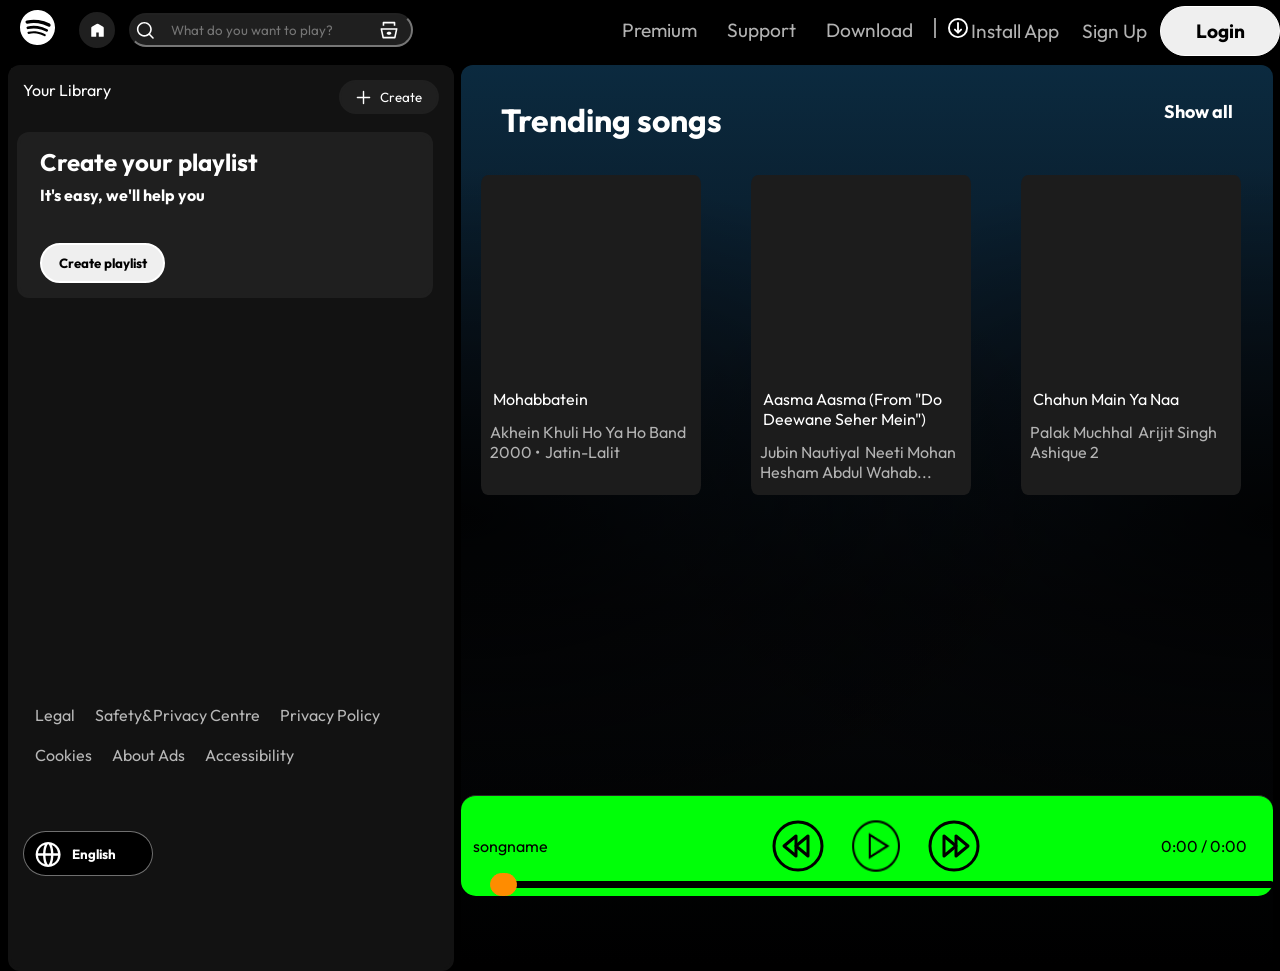
==== index.html @ 0c5067ae "Add files via upload" ====
<!DOCTYPE html>
<html lang="en">

<head>
    <meta charset="UTF-8">
    <meta name="viewport" content="width=device-width, initial-scale=1.0">
    <title>Spotify Desktop UI</title>

    <!-- Google Font -->
    <link rel="preconnect" href="https://fonts.googleapis.com">
    <link rel="preconnect" href="https://fonts.gstatic.com" crossorigin>
    <link href="https://fonts.googleapis.com/css2?family=Outfit:wght@100..900&display=swap" rel="stylesheet">

    <!-- Your CSS -->
    <link rel="stylesheet" href="css.css">
    <link rel="stylesheet" href="utility.css">
    <link rel="shortcut icon" href= "favicon-spotify.ico" type="image/x-icon">
</head>

<body>

    <div class="nav">
        <div class="container">

            <!-- LEFT SIDE -->
            <div style="display:flex; align-items:center;">
                <div class="logo">
                    <img src="spotify.svg" alt="Spotify">
                </div>

                <div class="home">
                    <button>
                        <img class="homesvg" src="home.svg" alt="">
                    </button>
                </div>

                <div class="searchbox">
                    <img class="search" src="search.svg" alt="">

                    <img class="search_ke_baju_wala_img" src="search ke baju wala img.svg" alt="">
                    <input type="text" placeholder="What do you want to play?">
                </div>
                <div class="hamburger" >
                    <img id="hamburger" src="hamburger.svg" alt="">
                </div>
            </div>

            <!-- RIGHT SIDE -->
            <div style="display:flex; align-items:center; gap: 12px;">
                <div class="nav_right">
                    <span>Premium</span>
                    <span>Support</span>
                    <span>Download</span>
                </div>

                <div class="download">
                    <span class="standingsymb">
                        <img src="divider.svg" alt="">
                    </span>
                    <img src="download.svg" alt="">

                    <span class="InstallApp">Install App</span>
                    <span class="Sign_up">Sign Up</span>
                    <button class="Login">Login</button>
                </div>


            </div>

        </div>
    </div>

    <div class="main_panel">
        <!-- LEFT PANEL -->
         
        <div id="conatiner2" class="conatiner2">
            <div class="cancel_hamburger">
                    <img id="cancel_hamburger_img" src="cancel_hamburger.svg" alt="">
                </div>
            <div class="box">
                <p>Your Library</p>
                <button class="btnplus">
                    <img class="plus" src="plus.svg" alt=""> Create
                </button>
                

            </div>

            <div class="con3">
                <div class="conatiner3">
                    <p class="con3big">Create your playlist</p>
                    <p class="con3small">It's easy, we'll help you</p>
                    <button class="con3button">Create playlist</button>

                </div>

                <div class="conatiner4">
                    <p class="con3big">Let's find some podcasts to follow</p>
                    <p class="con3small">We'll keep you updated on new episodes</p>
                    <button class="con3button">Create playlist</button>

                </div>
            </div>
            <div class="con3foot">
                <span>Legal</span>
                <span>Safety&Privacy Centre</span>
                <span>Privacy Policy</span>
                <span>Cookies</span>
                <span>About Ads</span>
                <span>Accessibility</span>
                <br>

            </div>
            <div class="browserbtn">
                <img src="browser.svg" alt="">
                <button>

                    English
                </button>
            </div>
        </div>
        <!-- Right panel -->
        <div class="conatiner5">
            <div class="spotify-bg">
                <div class="con5uppertext">
                    <span class="c5utbigtxt">Trending songs</span>
                    <span class="c5utsmalltxt">Show all</span>
                </div>
                <div class="cards_conatiner">
                   
                    
                    
                    
                    <div class="card1">

                        <div class="c1img">
                           <img aria-hidden="false" draggable="false" loading="lazy" src="https://i.scdn.co/image/ab67616d00001e0205a0d368c0fbf69c9a76bc81" data-testid="card-image" alt="" class="obD7rdENNc2n3fC0 whMS0fh9Ar4I_GaP qIwhHcbG780QDz68">
                            <div class="playbtn">
                                <img class="plysongbtn" onclick="playsong()" src="spotifyplaybtn.svg" alt="">
                            </div>

                        </div>
                        <div class="lowertxt1">
                            <span>Mohabbatein</span>
                        </div>
                        <div class="lowertolowertxt1">
                            <span>
                                <a href="">Akhein Khuli Ho Ya Ho Band</a>

                                <a href="">2000 • </a>

                                <a href="">Jatin-Lalit</a>

                            </span>
                        </div>
                    </div>
                    <div class="card1">

                        <div class="c1img">
                            <img xmlns="http://www.w3.org/1999/xhtml" aria-hidden="false" draggable="false"
                                loading="lazy" src="https://i.scdn.co/image/ab67616d00001e021ce92f92a007bf5a180f88e1"
                                data-testid="card-image" alt="" />
                            <div class="playbtn">
                                <img class="plysongbtn" onclick="playsong()" src="spotifyplaybtn.svg" alt="">
                            </div>

                        </div>
                        <div class="lowertxt1">
                            <span>Aasma Aasma (From "Do Deewane Seher Mein")</span>
                        </div>
                        <div class="lowertolowertxt1">
                            <span>
                                <a href="">Jubin Nautiyal</a>

                                <a href="">Neeti Mohan</a>

                                <a href="">Hesham Abdul Wahab...</a>

                            </span>
                        </div>
                    </div>
                    <div class="card1">

                        <div class="c1img">
                            <img aria-hidden="false" draggable="false" loading="lazy" src="https://i.scdn.co/image/ab67616d00001e026404721c1943d5069f0805f3" data-testid="card-image" alt="" class="obD7rdENNc2n3fC0 whMS0fh9Ar4I_GaP qIwhHcbG780QDz68">
                            <div class="playbtn">
                                <img class="plysongbtn" onclick="playsong()" src="spotifyplaybtn.svg" alt="">
                            </div>

                        </div>
                        <div class="lowertxt1">
                            <span>Chahun Main Ya Naa</span>
                        </div>
                        <div class="lowertolowertxt1">
                            <span>
                                <a href="">Palak Muchhal</a>

                                <a href="">Arijit Singh</a>

                                <a href="">Ashique 2</a>

                            </span>
                        </div>
                    </div>
                    <div class="card1">

                        <div class="c1img">
                            <img xmlns="http://www.w3.org/1999/xhtml" aria-hidden="false" draggable="false"
                                loading="lazy" src="https://i.scdn.co/image/ab67616d00001e022f10008df8b756ce27e72813"
                                data-testid="card-image" alt="" />
                            <div class="playbtn">
                                <img class="plysongbtn" onclick="playsong()" src="spotifyplaybtn.svg" alt="">

                            </div>

                        </div>
                        <div class="lowertxt1">
                            <span>Oo Jane Jana Dhundhe Tuje Deewana</span>
                        </div>
                        <div class="lowertolowertxt1">
                            <span>
                                <a href="">Kamaal Khan</a>

                                <a href="">Jatin–Lalit</a>

                                <a href="">Sameer</a>

                            </span>
                        </div>
                    </div>
                    
                </div>
                <div class="playbar">
                    <div class="playbarbox">
                        <div id="songname" class="songname">
                            songname
                        </div>
                        <div class="allbtns_of_prev_play_next">


                            <img onclick="previous_button()" class="prev_btn btnanimation" src="playbar_previous.svg"
                                alt="">
                            <img id="play_btn" class="play_btn btnanimation" onclick="pause_play_Song()" src="playbar_play.png.png"
                                alt="">
                            <img onclick="next_button()" class="next_btn btnanimation" src="playbar_next.svg" alt="">
                        </div>
                        <div  class="songtimer">
                            <span id="currentTime">0:00</span> /
                            <span id="duration">0:00</span>
                        </div>
                        <div id = "seekbar" class="seekbar">
                            <div id="circle" class="circle"></div>
                        </div>
                    </div>
                </div>

            </div>

        </div>
    </div>

    <script src="java.js"></script>
</body>

</html>
---- css.css ----
* {
  margin: 0;
  padding: 0;
  font-family: "Outfit", sans-serif;
}
body {
  background-color: #000000;
}

@media (max-width: 1760px) {
  body {
    background-color: rgb(0, 0, 0);
  }

  .nav_right {
    display: none;
  }
}

@media (max-width: 660px) {
  .searchbox input {
    position: relative;
    margin-top: 0px;
    width: 100px;
    height: 10px;

    padding: 5px 40px;
    border-radius: 50px;
  }
}

.nav_right {
  color: rgba(255, 255, 255, 0.698);
  display: flex;

  gap: 30px;

  font-size: larger;
  align-items: center;
}

.nav {
  background-color: black;
  max-width: 100%;
  min-height: 20px;
  border-radius: 6px;
  top: 0;
  position: sticky;
  z-index: 100;
}

.container {
  margin: auto;
  display: flex;
  justify-content: space-between;
}

.container .logo img {
  filter: invert(1);

  height: 35px;
  padding: 10px;
  margin-left: 10px;
}

.home {
  position: relative;
}

.home button {
  border: 2px solid black;
  height: 40px;
  width: 40px;
  background-color: #1f1f1f;
  border-radius: 50px;
  margin: 9px 12px;
  position: relative;
}

.home button:hover {
  background-color: grey;
  transition: 0.5s ease;
  cursor: pointer;
}

.homesvg {
  padding: 11px;
  height: 15px;
}

.searchbox input {
  position: relative;
  margin-top: 0px;
  width: 200px;
  height: 20px;
  background-color: #1f1f1f;

  padding: 5px 40px;
  border-radius: 50px;
  transition: 2s ease-in-out;
}

.searchbox .search {
  position: absolute;
  height: 19px;
  width: 19px;
  filter: invert(1);
  z-index: 1;
  margin-top: 8px;
  margin-left: 7px;
}

.searchbox .search_ke_baju_wala_img {
  position: absolute;
  height: 19px;
  width: 20px;
  filter: invert(1);
  z-index: 1;
  margin-top: 8px;
  margin-left: 250px;
  cursor: pointer;
}

.searchbox input:hover {
  background-color: rgb(53, 58, 58);
  transition: 0.5s ease;
}

.nav_right span:hover {
  transition: 0.2s ease-in-out;
  color: white;
  cursor: pointer;
  transform: scale(1.05);
}

.download img {
  filter: invert(1);
  height: 20px;
  width: 20px;

  margin-left: auto;
}

.InstallApp {
  color: rgba(255, 255, 255, 0.698);

  font-size: larger;
}

.InstallApp:hover {
  transition: 0.5s ease;
  color: white;
  cursor: pointer;
  transform: scale(1.05);
}

.standingsymb {
  background-color: white;
  filter: invert(1);
  height: 122px;
}

.Sign_up {
  color: rgba(255, 255, 255, 0.698);
  margin-top: 6px;

  margin-left: 20px;
  font-size: larger;
  text-align: center;
}

.Sign_up:hover {
  transition: 0.5s ease;
  color: white;
  cursor: pointer;
  transform: scale(1.05);
}

.Login {
  color: rgb(0, 0, 0);
  margin-top: 3px;
  border: 1px solid white;

  margin-left: 10px;

  font-size: larger;
  font-weight: bold;
  border-radius: 300px;
  width: 120px;
  height: 50px;
}

.Login:hover {
  transform: scale(1.05);

  transition: 0.5s ease;
  background-color: rgb(216, 216, 216);
}

.conatiner2 {
  border: 3px solid #121212;
  width: 450px;
  margin-left: 8px;
  margin-top: 6px;
  background-color: #121212;
  border-radius: 12px;
  display: flex;
  /* 🔥 REQUIRED */
  flex-direction: column;
  /* 🔥 REQUIRED */
  min-height: 100vh;
  /* 🔥 REQUIRED */

  transition: 1.5s ease-in-out;
}

.box {
  background-color: #121212;
  color: rgb(255, 255, 255);
  display: flex;
  justify-content: space-between;
}

.btnplus {
  height: 14px;
  padding: 15px;
  width: 100px;
  align-items: center;
  justify-content: center;
  background-color: #1f1f1f;
  display: flex;
  gap: 9px;
  color: rgb(255, 255, 255);
  border: 2px solid #1f1f1f;
  border-radius: 17px;
  margin: 12px 12px;
}
.btnplus:hover {
  transform: scale(1.06);
  background-color: #1f1f1f;
  transition: 1.5s ease;
}
.con3foot span:hover {
  color: white;
  transition: 0.5s ease;
}

.box p {
  margin: 12px 12px;
}

.plus {
  height: 15px;
  width: 15px;
  background-color: #1f1f1f;
}

@media (max-width: 1110px) {
  body {
    background-color: rgb(0, 0, 0);
  }

  .nav_right {
    display: none;
  }
}

@media (max-width: 780px) {
  body {
    background-color: rgb(0, 0, 0);
  }

  .nav_right {
    display: none;
  }
}

@media (max-width: 780px) {
  body {
    background-color: rgb(0, 0, 0);
  }

  .nav_right {
    display: none;
  }

  .InstallApp {
    display: none;
  }

  .download img {
    display: none;
  }
}

.con3 {
  height: 200px;
  width: 440px;
  display: flex;
  flex-direction: column;
  gap: 100px;
  overflow: hidden;
  overflow-y: scroll;
  scroll-behavior: smooth;
}

.con3::-webkit-scrollbar {
  background-color: #121212;
}

.con3::-webkit-scrollbar-thumb {
  background-color: #ffffff5d;
}

.con3::-webkit-scrollbar-thumb:hover {
  background-color: #ffffff82;
}

.conatiner3:hover {
}

.conatiner3 {
  border: 3px solid#1f1f1f;
  height: 1222px;
  border-radius: 12px;
  width: 410px;
  margin: 6px 6px;
  background-color: #1f1f1f;
}

.conatiner4 {
  border: 3px solid#1f1f1f;
  height: 1222px;
  border-radius: 12px;
  width: 410px;
  margin: 6px 6px;
  background-color: #1f1f1f;
}

/* .conatiner3 p{
    color: rgb(255, 255, 255);
    padding: 8px 20px;
    font-weight: bolder;
    font-size: x-large;
} */
.con3big {
  color: rgb(255, 255, 255);
  padding: 0px 20px;
  margin-top: 12px;
  font-weight: bolder;
  font-size: x-large;
}

.con3small {
  color: rgb(255, 255, 255);
  padding: 8px 20px;
  font-weight: bolder;
  font-size: medium;
}

.con3button {
  width: 125px;
  height: 40px;
  border: 2px solid white;
  display: flex;
  justify-content: center;
  align-items: center;
  margin-left: 20px;
  font-weight: bolder;
  padding: 12px;
  margin-top: 30px;
  margin-bottom: 12px;
  font-size: 200;
  border-radius: 500px;
}

.con3button:hover {
  transition: 0.5s ease;
  cursor: pointer;
  transform: scale(1.1);

  background-color: rgb(216, 216, 216);
}

/* .conatiner4 p{
    color: rgb(255, 255, 255);
    padding: 15px;
    font-weight: bolder;
    font-size: large;
} */
.con3foot {
  border: 12px solid #121212;
  height: 50px;
  display: flex;
  flex-wrap: wrap;
  gap: 20px;
  padding: 12px;
  width: 350px;
  margin-top: auto;
  margin-bottom: 40px;
  justify-content: last baseline;
  align-items: end;
  color: rgba(255, 255, 255, 0.698);
}

.browserbtn {
  border: 12px solid#121212;

  width: 130px;

  margin-bottom: 80px;
  position: relative;
}

.browserbtn img {
  filter: invert(1);
  height: 25px;
  width: 30px;
  margin-top: 11px;
  margin-left: 10px;
  position: absolute;
  z-index: 22;
}

.browserbtn button {
  background-color: black;
  width: 130px;
  padding-left: 12px;
  font-weight: bolder;
  border: 1px solid rgba(255, 255, 255, 0.434);
  height: 45px;
  border-radius: 122px;
  color: white;
}

.browserbtn button:hover {
  transform: scale(1.05);
  border: 1px solid white;
  transition: 0.3s ease;
}

.main_panel {
  display: flex;
  flex-direction: row;
}

.conatiner5 {
  min-height: 100vh;
  position: relative;
  overflow-y: auto;
  overflow-x: hidden;

  width: 100vw;
  margin-left: 7px;
  margin-right: 7px;
  margin-top: 6px;
  border-radius: 12px;

  background-color: rgb(0, 0, 0);
}

.spotify-bg {
  min-height: 100vh;
  background:
        /* left vignette */
    radial-gradient(
      ellipse at left,
      rgba(0, 0, 0, 0.85) 0%,
      rgba(0, 0, 0, 0) 55%
    ),
    /* right vignette */
    radial-gradient(
        ellipse at right,
        rgba(0, 0, 0, 0.85) 0%,
        rgba(0, 0, 0, 0) 55%
      ),
    /* top navy glow */
    linear-gradient(
        to bottom,
        #0b2a3f 0%,
        #0a1f2f 18%,
        #0a1621 35%,
        #06080b 60%,
        #000000 100%
      );

  background-repeat: no-repeat;
  background-size: cover;
}

.con5uppertext {
  display: flex;
  justify-content: space-between;
}

.c5utbigtxt {
  font-size: xx-large;
  color: white;
  font-weight: bolder;
  padding: 35px 40px;
}

.c5utsmalltxt {
  font-size: large;
  padding: 35px 40px;
  /* color: #b3b3b3; */
  color: white;
  font-weight: bolder;
}

.c5utbigtxt:hover {
  text-decoration: underline;
}

.c5utsmalltxt:hover {
  text-decoration: underline;
}

.cards_conatiner {
  display: flex;

  overflow-x: auto;
  overflow-y: auto;
  position: relative;
  scroll-behavior: smooth;
  gap: 30px;
  height: 320px;
  width: 100vw;
  scroll-behavior: smooth;
  /* border: 12px solid blue; */
}

.card1 {
  background-color: #1c1c1c;
  height: 320px;
  width: 220px;
  margin-left: 20px;
  border-radius: 3%;
  /* border: 3px solid red; */
}

.card1:hover {
  background-color: #2a2a2a;
}

.c1img {
  height: 200px;
  border-radius: 10px;
  width: 200px;
  position: relative;
  left: 1%;
  top: 1%;
  margin: 7px 7px;
  /* border: 3px solid purple; */
}

.c1img img {
  height: 200px;
  border-radius: 10px;
}

.playbtn img {
  position: relative;
  width: 50px;
  opacity: 0;
  bottom: 35px;
  margin-left: 145px;
  height: 50px;
}

.playbtn img:hover {
  transform: scale(1.1);
}

.c1img:hover .playbtn img {
  transition: 0.3s ease-in;
  opacity: 1;
  position: relative;
  bottom: 60px;
  margin-left: 145px;
}

.lowertxt1 {
  color: white;
  margin-left: 12px;
}

.lowertolowertxt1 {
  margin-left: 3%;
  margin-top: 12px;
  margin-bottom: 14%;
  border: 0.5px solid #1c1c1c;
}

.lowertolowertxt1 a {
  margin-top: 122px;
  border: 0.5px solid #1c1c1c;
  color: #b3b3b3;
  overflow: auto;
  text-wrap: wrap;
  text-decoration: none;
}

.playbarbox {
  border-radius: 15px;
  position: absolute;
  /* NOT sticky */
  bottom: 0;
  left: 0;
  margin-bottom: 75px;
  width: 100%;
  height: 100px;

  /* position: fixed;
    
  
    bottom: 0;
    /* margin-top: 0;
    left: 0;
    width: 100%;
      margin-bottom: 0px; */

  background-color: #00ff08;
  border-top: 1px solid #282828;

  display: flex;
  justify-content: space-between;
  align-items: center;

  z-index: 999;
}

.play_btn {
  width: 52px;
}

.songname,
.songtimer {
  margin: 12px;
}

.songname {
  width: 200px;
}

.songtimer {
  margin-left: 95px;
  width: 100px;
}

.allbtns_of_prev_play_next {
  display: flex;
  gap: 24px;
}

.seekbar {
  margin-left: 42px;
  border-radius: 122px;
  height: 7px;
  width: 95%;
  background-color: rgb(0, 0, 0);
  position: absolute;
  top: 85px;
}

.circle {
  height: 21px;
  width: 25px;
  border-radius: 12px;
  border: 1px solid rgb(255, 140, 0);
  background-color: rgb(255, 140, 0);
  position: relative;
  bottom: 8px;
  transition: left 0.5s ease;
  left: -1.7%;
  cursor: pointer;
}

.circle:hover {
  transform: scale(1.1);
}

.hamburger {
  height: 1px;
  width: 1px;
}

#hamburger {
  height: 1px;
  width: 1px;
}
.cancel_hamburger {
  height: 0;
  width: 0;
}
.carsouel_prev_btn {
  height: 20px;
  width: 20px;
  padding: 8px;
}
.carsouel_next_btn {
  height: 20px;
  width: 20px;
  padding: 8px;
}

@media (max-width: 1000px) {
  .searchbox input {
    position: relative;
    margin-top: 0px;
    width: 0px;
    height: 20px;
    background-color: #1f1f1f;
    transition: 1.5s ease-in-out;
    padding: 5px 15px;
    border-radius: 50px;
  }

  .searchbox .search_ke_baju_wala_img {
    display: none;
  }

  .conatiner2 {
    z-index: 20;
    position: absolute;
    left: -100%;
    transition: all 2s ease;
    width: 370px;
  }
  .con3 {
    width: 370px;
    overflow-y: auto;
    overflow-x: auto;
  }
  .con3foot {
    width: 300px;
  }

  .Login {
    color: rgb(0, 0, 0);
    margin-top: 3px;
    border: 1px solid white;

    margin-left: 10px;

    font-size: larger;
    font-weight: bold;
    border-radius: 300px;
    width: 70px;
    height: 50px;
  }

  .cards_conatiner {
    height: 73vh;
    /* flex-wrap: nowrap; */
    display: flex;
    gap: 50px;
    flex-direction: column;
    align-items: center;
    transition: all 1s ease-in-out;
  }

  .hamburger {
    position: relative;
    bottom: 12%;
    margin-left: 12px;
  }

  #hamburger {
    /* filter: invert(1); */
    height: 20px;
    width: 20px;
  }
  .cancel_hamburger {
    height: 30px;
    width: 30px;
    filter: invert(1);
    position: relative;
    left: 90%;
    top: 1%;
  }
  .cancel_hamburger_img {
    filter: invert(1);
  }
  .conatiner5 {
    overflow-x: hidden;
  }

  .playbarbox {
    position: fixed;

    bottom: 0;
    /* margin-top: 0; */
    left: 0;
    width: 100%;
    margin-bottom: 0px;
  }

  .conatiner5 {
    padding-bottom: 0px; /*prevent content hiding */
  }
  .c5utbigtxt {
    font-size: large;
  }
  .card1 {
    margin-left: 0;
    margin-right: 4%;
    width: 309px;
    height: 390px;
  }
  .c1img {
    height: 275px;
    width: 290px;
  }
  .c1img img {
    height: 275px;
    width: 100%;
  }
  .playbtn img {
    position: relative;
    width: 210px;
    opacity: 0;
    bottom: 35px;
    margin-left: 145px;
    height: 55px;
  }
  .seekbar {
    width: 85%;
  }
  .circle {
    left: -2%;
    width: 20px;
  }
  .playbarbox {
    display: flex;
    justify-content: center;
    align-items: center;
    flex-direction: column;
  }
  .allbtns_of_prev_play_next {
    height: 30px;
    position: relative;
    bottom: 7%;
    width: 30px;
    justify-content: center;
  }
  .songname {
    width: 100%;
    justify-content: center;
    align-items: center;
    text-align: center;
  }
  .songtimer {
    position: relative;
    justify-content: center;
    align-items: center;
    margin-left: 37px;
    bottom: 15%;
  }
  .carsouel_next_btn_btn_btn {
    display: none;
  }
  .carsouel_prev_btn_btn_btn {
    display: none;
  }
  .carsouel_prev_btn_btn {
    display: none;
  }
  .spotify-bg {
    height: 50vh;
  }
}
---- utility.css ----
.filter{
    filter: invert(1);
}
.btnanimation:hover{
    transform: scale(1.1);
    transition: 0.3s ease;
}
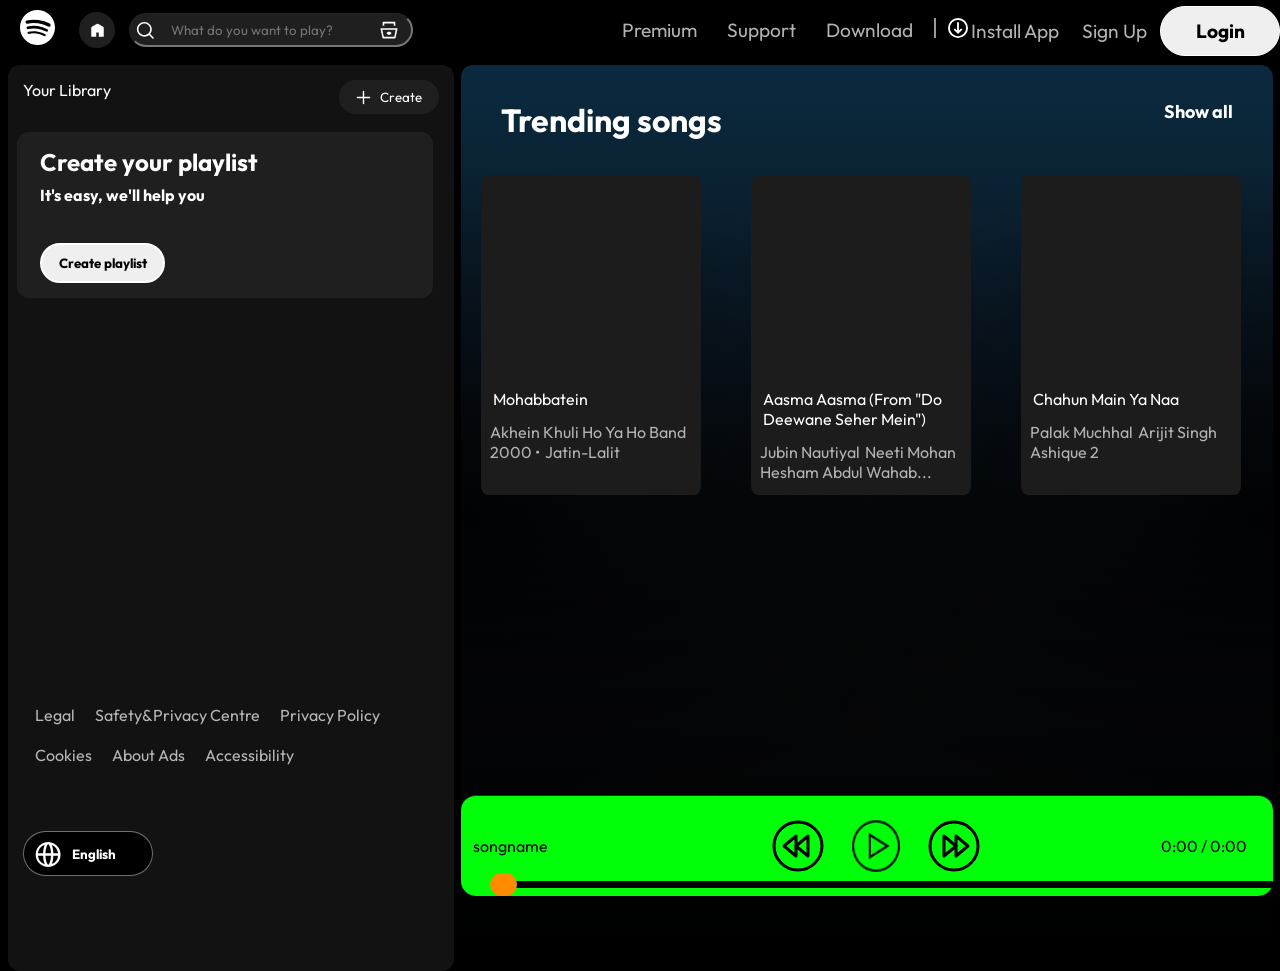
==== commit 20eaf0a1: "Update index.html" ====
--- a/index.html
+++ b/index.html
@@ -4,7 +4,7 @@
 <head>
     <meta charset="UTF-8">
     <meta name="viewport" content="width=device-width, initial-scale=1.0">
-    <title>Spotify Desktop UI</title>
+    <title>Spotify - Play Music and Enjoy</title>
 
     <!-- Google Font -->
     <link rel="preconnect" href="https://fonts.googleapis.com">
@@ -262,4 +262,5 @@
     <script src="java.js"></script>
 </body>
 
-</html>+
+</html>
